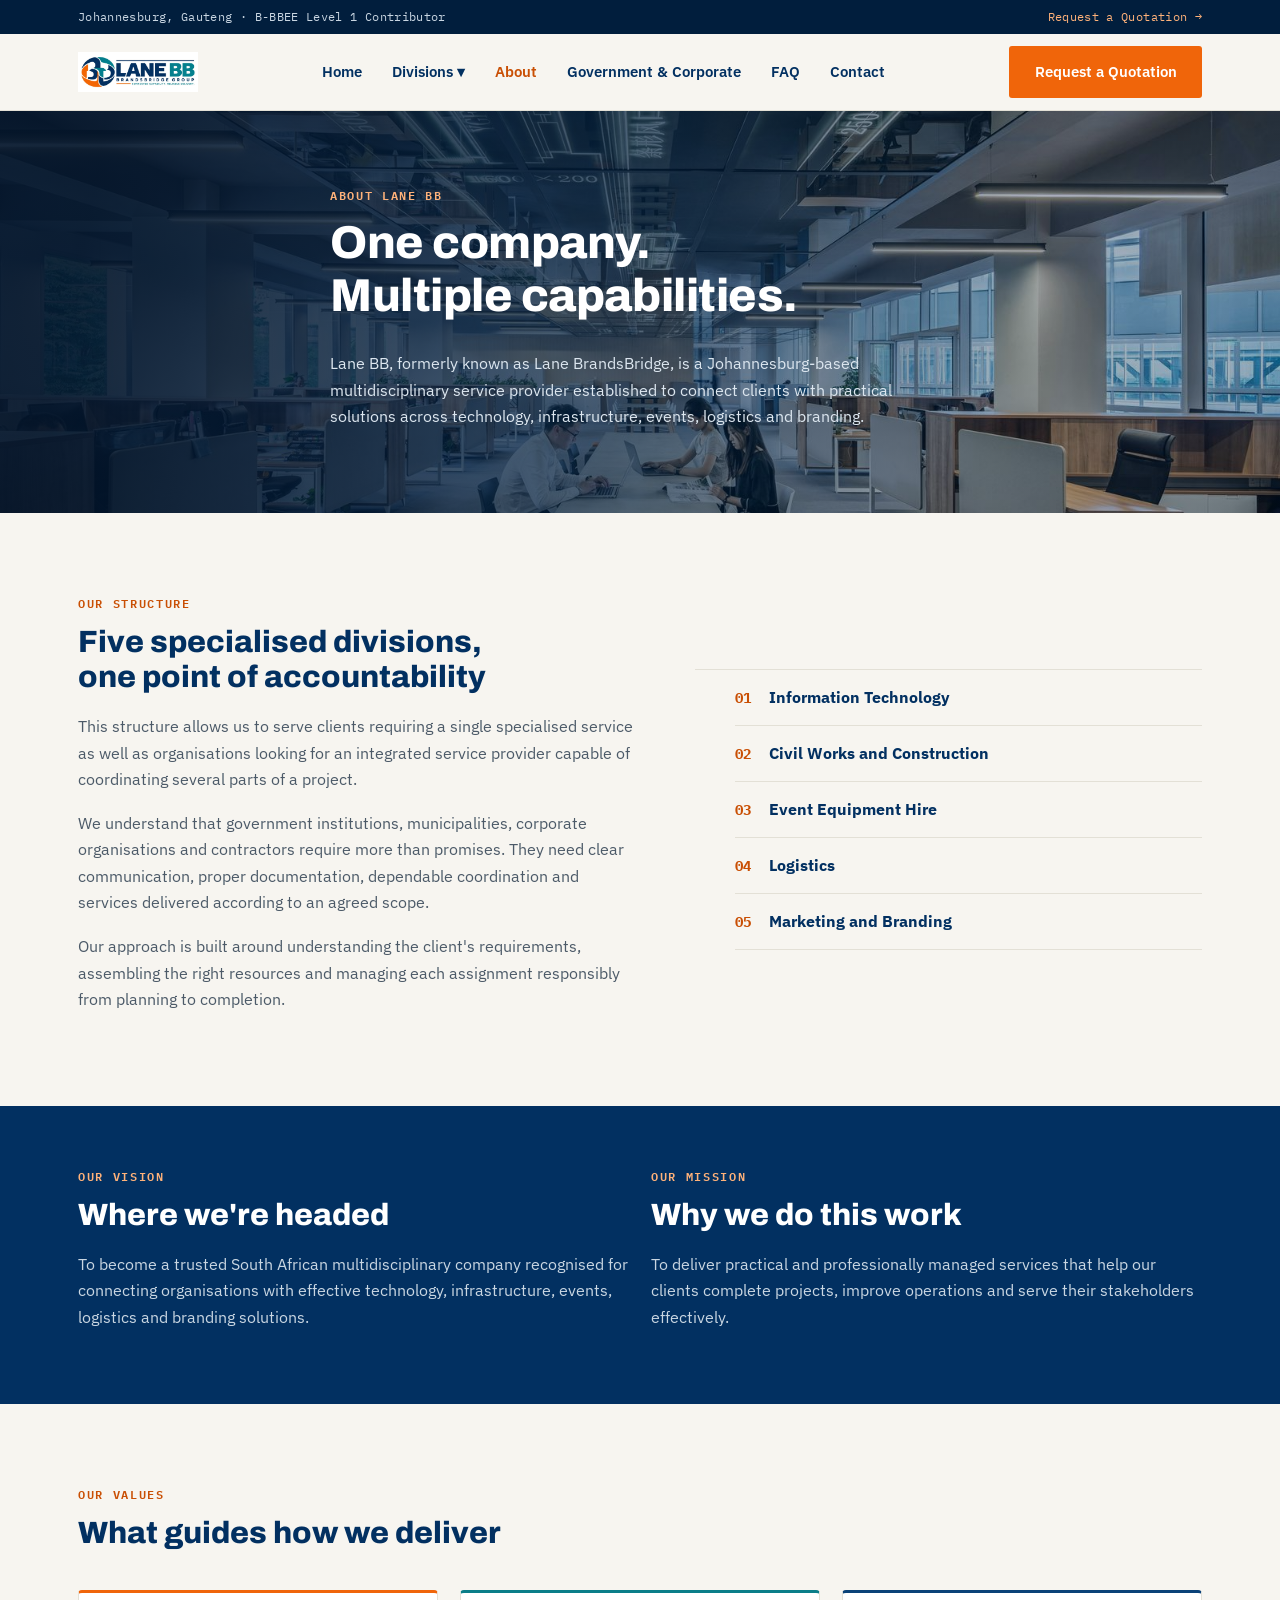
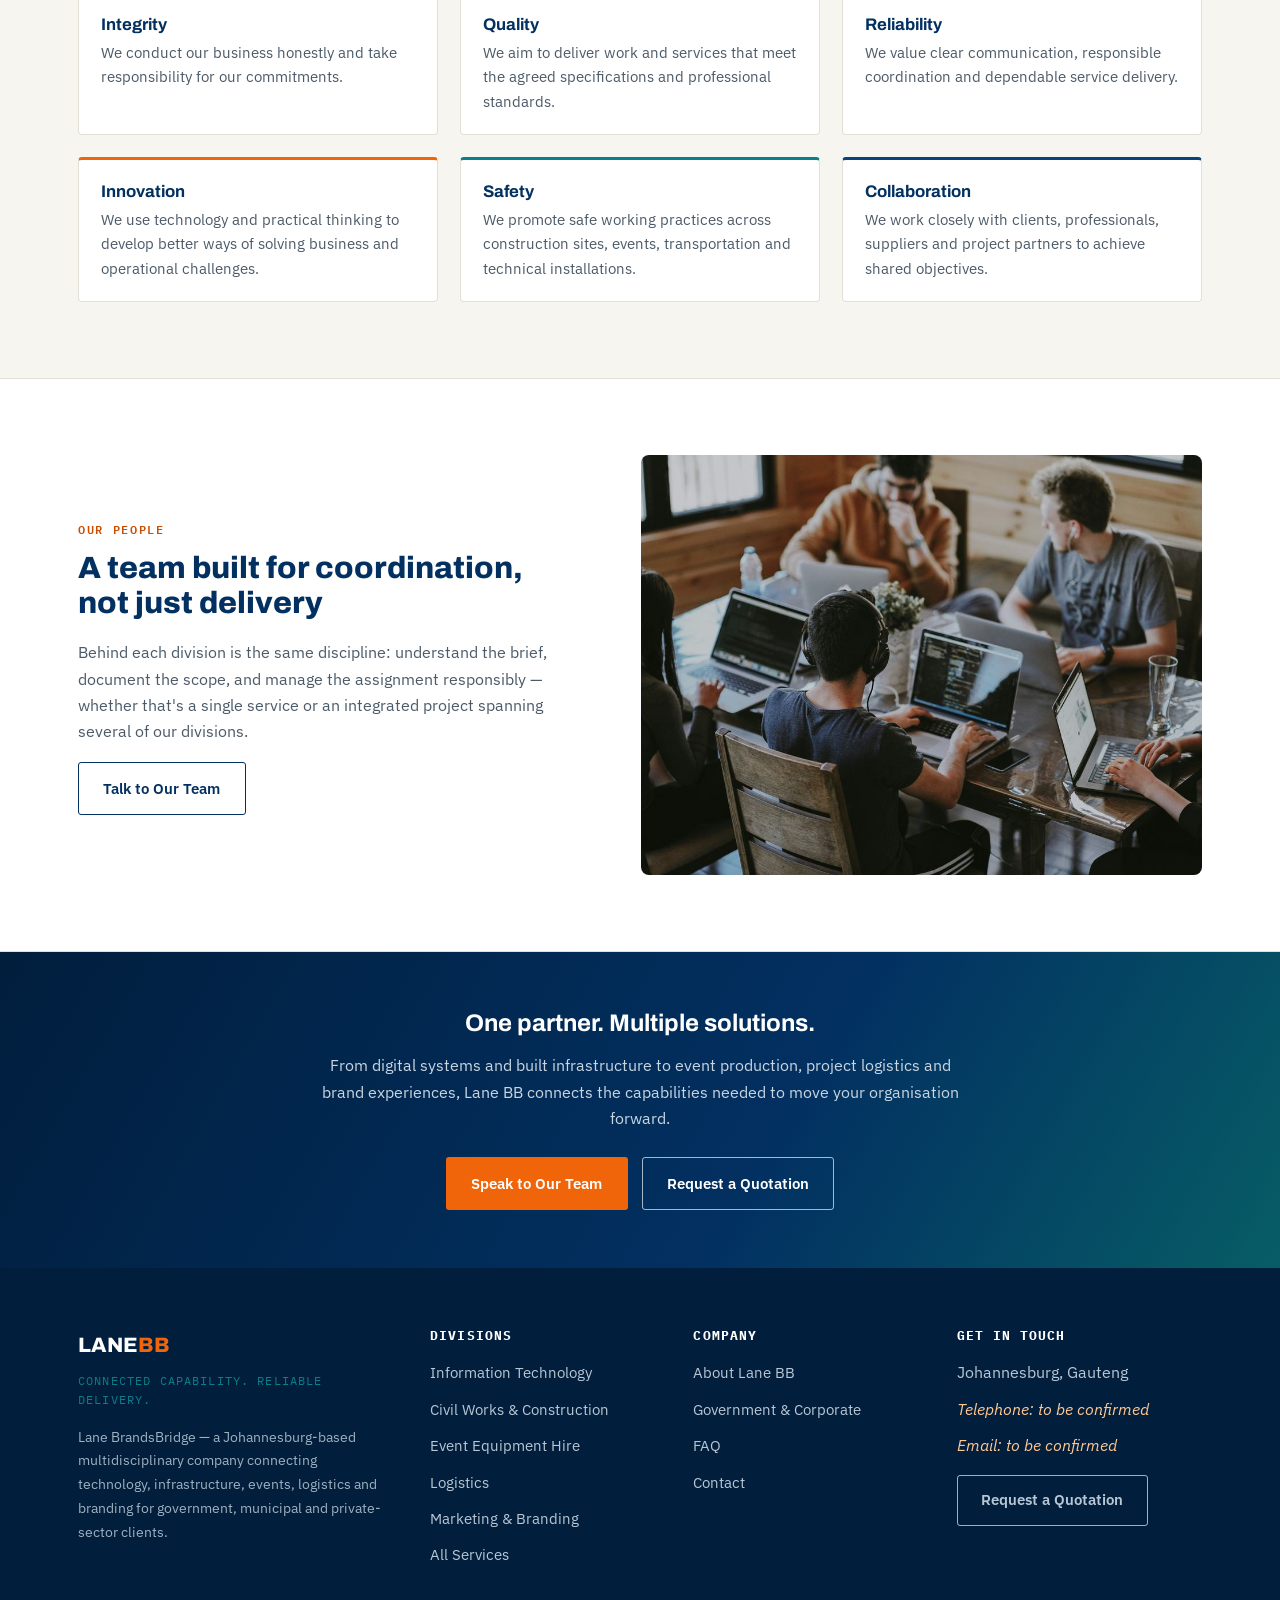
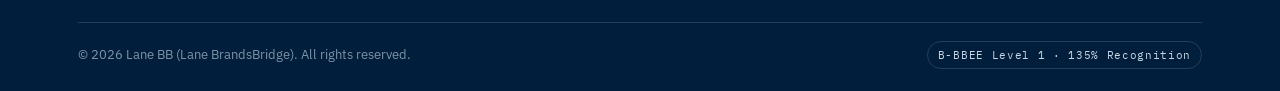
==== about/index.html @ 53b10b26 "Add files via upload" ====
<!doctype html>
<html lang="en">
<head>
<meta charset="UTF-8">
<meta name="viewport" content="width=device-width, initial-scale=1.0">
<title>About Lane BB — One Company, Multiple Capabilities</title>
<meta name="description" content="Lane BB (Lane BrandsBridge) is a Johannesburg-based multidisciplinary company operating through five divisions. Our vision, mission, values and approach to project delivery.">
<link rel="icon" href="../assets/img/favicon.png" type="image/png">
<link rel="preconnect" href="https://fonts.googleapis.com">
<link rel="stylesheet" href="https://fonts.googleapis.com/css2?family=Archivo:wght@700;800;900&family=IBM+Plex+Sans:wght@400;500;600;700&family=IBM+Plex+Mono:wght@500;600&display=swap">
<link rel="stylesheet" href="../assets/css/style.css">
</head>
<body>

<header class="site-header">
  <div class="topbar">
    <div class="container">
      <span>Johannesburg, Gauteng · B-BBEE Level 1 Contributor</span>
      <a href="../contact/">Request a Quotation →</a>
    </div>
  </div>
  <div class="nav-wrap">
    <a class="brand" href="../"><img src="../assets/img/logo.jpg" alt="Lane BB — Lane BrandsBridge Group"></a>
    <input type="checkbox" id="nav-toggle" class="nav-toggle">
    <nav class="main-nav">
      <ul>
        <li><a class="nav-link" href="../">Home</a></li>
        <li class="has-dropdown">
          <a class="nav-link" href="#">Divisions ▾</a>
          <div class="dropdown">
            <a href="../it/">Information Technology<small>Software, CRM, automation</small></a>
            <a href="../civil-works/">Civil Works &amp; Construction<small>Building, renovations, site works</small></a>
            <a href="../events/">Event Equipment Hire<small>Stage, sound, technical support</small></a>
            <a href="../logistics/">Logistics<small>Transport, delivery, coordination</small></a>
            <a href="../marketing-branding/">Marketing &amp; Branding<small>Brand, POS, signage, custom furniture</small></a>
            <div class="dropdown-divider"></div>
            <a href="../all-services/" class="dropdown-all">View All Services →</a>
          </div>
        </li>
        <li><a class="nav-link active" href="../about/">About</a></li>
        <li><a class="nav-link" href="../government/">Government &amp; Corporate</a></li>
        <li><a class="nav-link" href="../faq/">FAQ</a></li>
        <li><a class="nav-link" href="../contact/">Contact</a></li>
      </ul>
    </nav>
    <div class="nav-cta">
      <a class="btn btn-primary" href="../contact/">Request a Quotation</a>
      <label class="hamburger" for="nav-toggle"><span></span><span></span><span></span></label>
    </div>
  </div>
</header>

<section class="hero hero-band" style="background-image:url('../assets/img/about-hero.jpg');">
  <div class="container hero-inner">
    <span class="eyebrow on-dark">About Lane BB</span>
    <h1 class="display">One company. Multiple capabilities.</h1>
    <p>Lane BB, formerly known as Lane BrandsBridge, is a Johannesburg-based multidisciplinary service provider established to connect clients with practical solutions across technology, infrastructure, events, logistics and branding.</p>
  </div>
</section>

<section>
  <div class="container split">
    <div>
      <span class="eyebrow">Our Structure</span>
      <h2 class="section-title">Five specialised divisions, one point of accountability</h2>
      <p>This structure allows us to serve clients requiring a single specialised service as well as organisations looking for an integrated service provider capable of coordinating several parts of a project.</p>
      <p>We understand that government institutions, municipalities, corporate organisations and contractors require more than promises. They need clear communication, proper documentation, dependable coordination and services delivered according to an agreed scope.</p>
      <p>Our approach is built around understanding the client's requirements, assembling the right resources and managing each assignment responsibly from planning to completion.</p>
    </div>
    <div>
      <ol class="numbered-list">
        <li><span class="n">01</span> Information Technology</li>
        <li><span class="n">02</span> Civil Works and Construction</li>
        <li><span class="n">03</span> Event Equipment Hire</li>
        <li><span class="n">04</span> Logistics</li>
        <li><span class="n">05</span> Marketing and Branding</li>
      </ol>
    </div>
  </div>
</section>

<section class="section-navy tight">
  <div class="container grid-2">
    <div>
      <span class="eyebrow on-dark">Our Vision</span>
      <h2 class="section-title">Where we're headed</h2>
      <p>To become a trusted South African multidisciplinary company recognised for connecting organisations with effective technology, infrastructure, events, logistics and branding solutions.</p>
    </div>
    <div>
      <span class="eyebrow on-dark">Our Mission</span>
      <h2 class="section-title">Why we do this work</h2>
      <p>To deliver practical and professionally managed services that help our clients complete projects, improve operations and serve their stakeholders effectively.</p>
    </div>
  </div>
</section>

<section>
  <div class="container">
    <div class="section-head">
      <span class="eyebrow">Our Values</span>
      <h2 class="section-title">What guides how we deliver</h2>
    </div>
    <div class="grid-3">
      <div class="value-card" style="--accent:var(--orange)"><h3>Integrity</h3><p>We conduct our business honestly and take responsibility for our commitments.</p></div>
      <div class="value-card" style="--accent:var(--teal)"><h3>Quality</h3><p>We aim to deliver work and services that meet the agreed specifications and professional standards.</p></div>
      <div class="value-card" style="--accent:var(--navy-mid)"><h3>Reliability</h3><p>We value clear communication, responsible coordination and dependable service delivery.</p></div>
      <div class="value-card" style="--accent:var(--orange)"><h3>Innovation</h3><p>We use technology and practical thinking to develop better ways of solving business and operational challenges.</p></div>
      <div class="value-card" style="--accent:var(--teal)"><h3>Safety</h3><p>We promote safe working practices across construction sites, events, transportation and technical installations.</p></div>
      <div class="value-card" style="--accent:var(--navy-mid)"><h3>Collaboration</h3><p>We work closely with clients, professionals, suppliers and project partners to achieve shared objectives.</p></div>
    </div>
  </div>
</section>

<section class="section-alt">
  <div class="container">
    <div class="split reverse">
      <div class="split-media"><img src="../assets/img/about-secondary.jpg" alt="Lane BB team in discussion around a table"></div>
      <div>
        <span class="eyebrow">Our People</span>
        <h2 class="section-title">A team built for coordination, not just delivery</h2>
        <p>Behind each division is the same discipline: understand the brief, document the scope, and manage the assignment responsibly — whether that's a single service or an integrated project spanning several of our divisions.</p>
        <a class="btn btn-outline-dark" href="../contact/">Talk to Our Team</a>
      </div>
    </div>
  </div>
</section>

<section class="cta-band">
  <div class="container narrow center">
    <h2>One partner. Multiple solutions.</h2>
    <p>From digital systems and built infrastructure to event production, project logistics and brand experiences, Lane BB connects the capabilities needed to move your organisation forward.</p>
    <div class="btn-row">
      <a class="btn btn-primary" href="../contact/">Speak to Our Team</a>
      <a class="btn btn-outline-light" href="../contact/">Request a Quotation</a>
    </div>
  </div>
</section>

<footer class="site-footer">
  <div class="container">
    <div class="footer-grid">
      <div class="footer-brand">
        <div class="wordmark">LANE<span>BB</span></div>
        <div class="tagline">Connected Capability. Reliable Delivery.</div>
        <p>Lane BrandsBridge — a Johannesburg-based multidisciplinary company connecting technology, infrastructure, events, logistics and branding for government, municipal and private-sector clients.</p>
      </div>
      <div>
        <h4>Divisions</h4>
        <ul>
          <li><a href="../it/">Information Technology</a></li>
          <li><a href="../civil-works/">Civil Works &amp; Construction</a></li>
          <li><a href="../events/">Event Equipment Hire</a></li>
          <li><a href="../logistics/">Logistics</a></li>
          <li><a href="../marketing-branding/">Marketing &amp; Branding</a></li>
          <li><a href="../all-services/">All Services</a></li>
        </ul>
      </div>
      <div>
        <h4>Company</h4>
        <ul>
          <li><a href="../about/">About Lane BB</a></li>
          <li><a href="../government/">Government &amp; Corporate</a></li>
          <li><a href="../faq/">FAQ</a></li>
          <li><a href="../contact/">Contact</a></li>
        </ul>
      </div>
      <div>
        <h4>Get In Touch</h4>
        <ul>
          <li>Johannesburg, Gauteng</li>
          <li class="placeholder-note">Telephone: to be confirmed</li>
          <li class="placeholder-note">Email: to be confirmed</li>
        </ul>
        <a class="btn btn-outline-light" href="../contact/" style="margin-top:6px;">Request a Quotation</a>
      </div>
    </div>
    <div class="footer-bottom">
      <span>© <span data-year></span> Lane BB (Lane BrandsBridge). All rights reserved.</span>
      <span class="badge">B-BBEE Level 1 · 135% Recognition</span>
    </div>
  </div>
</footer>
<script src="../assets/js/main.js"></script>
</body>
</html>
---- assets/css/style.css ----
/* ========================================================
   Lane BB — Brand Stylesheet
   Palette sampled directly from the Lane BB logo mark.
   ======================================================== */

:root{
  --navy:        #023061;
  --navy-deep:   #011E3D;
  --navy-mid:    #0B4278;
  --teal:        #0B7E89;
  --teal-deep:   #075D66;
  --orange:      #F0650A;
  --orange-deep: #C94F04;
  --paper:       #F7F5F0;
  --panel:       #FFFFFF;
  --ink:         #16212C;
  --ink-soft:    #4C5A68;
  --steel:       #5B7286;
  --line:        #E3E0D6;
  --line-dark:   rgba(255,255,255,0.14);

  --font-display: 'Archivo', 'Helvetica Neue', Arial, sans-serif;
  --font-body: 'IBM Plex Sans', 'Segoe UI', Arial, sans-serif;
  --font-mono: 'IBM Plex Mono', ui-monospace, 'Courier New', monospace;

  --container: 1180px;
}

*, *::before, *::after{ box-sizing: border-box; }
html{ scroll-behavior: smooth; }
body{
  margin:0;
  background: var(--paper);
  color: var(--ink);
  font-family: var(--font-body);
  font-size: 16px;
  line-height: 1.65;
  -webkit-font-smoothing: antialiased;
}
img{ max-width:100%; display:block; }
a{ color: inherit; text-decoration: none; }
ul{ margin:0; padding:0; list-style:none; }
h1,h2,h3,h4{
  font-family: var(--font-display);
  color: var(--navy);
  line-height: 1.15;
  margin: 0 0 .6em;
  text-wrap: balance;
}
p{ margin: 0 0 1.1em; color: var(--ink-soft); max-width: 66ch; }
.container{ max-width: var(--container); margin: 0 auto; padding: 0 28px; }

/* ---------- type scale ---------- */
.eyebrow{
  display:inline-block;
  font-family: var(--font-mono);
  font-size: .74rem;
  font-weight: 600;
  letter-spacing: .14em;
  text-transform: uppercase;
  color: var(--orange-deep);
  margin-bottom: .9em;
}
.eyebrow.on-dark{ color: #FFB27A; }
h1.display{ font-size: clamp(2.1rem, 3.6vw, 3.25rem); font-weight: 800; letter-spacing: -0.01em; }
h2.section-title{ font-size: clamp(1.55rem, 2.4vw, 2.1rem); font-weight: 800; }
h3.card-title{ font-size: 1.2rem; font-weight: 700; }
.lede{ font-size: 1.08rem; max-width: 62ch; }

/* ---------- buttons ---------- */
.btn{
  display:inline-flex;
  align-items:center;
  gap:.5em;
  font-family: var(--font-body);
  font-weight:600;
  font-size: .95rem;
  padding: .85em 1.6em;
  border-radius: 3px;
  border: 1.5px solid transparent;
  cursor:pointer;
  transition: background .15s ease, color .15s ease, border-color .15s ease, transform .1s ease;
}
.btn:active{ transform: translateY(1px); }
.btn-primary{ background: var(--orange); color:#fff; }
.btn-primary:hover{ background: var(--orange-deep); }
.btn-outline-dark{ border-color: var(--navy); color: var(--navy); }
.btn-outline-dark:hover{ background: var(--navy); color:#fff; }
.btn-outline-light{ border-color: rgba(255,255,255,.65); color:#fff; }
.btn-outline-light:hover{ background:#fff; color: var(--navy); }
.btn-row{ display:flex; gap:14px; flex-wrap:wrap; }

/* ---------- header / nav ---------- */
.site-header{
  position: sticky; top:0; z-index:100;
  background: rgba(247,245,240,.98);
  border-bottom: 1px solid var(--line);
}
.topbar{
  background: var(--navy-deep);
  color: #C9D6E2;
  font-family: var(--font-mono);
  font-size: .74rem;
  letter-spacing: .03em;
}
.topbar .container{
  display:flex; justify-content:space-between; align-items:center;
  padding-top:7px; padding-bottom:7px;
}
.topbar a{ color:#FFB27A; }
.topbar a:hover{ color:#fff; }

.nav-wrap{
  display:flex; align-items:center; justify-content:space-between;
  padding: 12px 28px;
  max-width: var(--container); margin:0 auto;
  gap: 24px;
}
.brand img{ height: 40px; width:auto; }
.main-nav{ display:flex; align-items:center; gap: 6px; }
.main-nav > ul{ display:flex; align-items:center; gap: 2px; }
.main-nav a.nav-link{
  display:block;
  padding: 10px 14px;
  font-weight:600;
  font-size: .92rem;
  color: var(--navy);
  border-radius:3px;
}
.main-nav a.nav-link:hover{ background: rgba(2,48,97,.06); }
.main-nav a.nav-link.active{ color: var(--orange-deep); }

.has-dropdown{ position:relative; }
.dropdown{
  position:absolute; top: calc(100% + 6px); left:0;
  background: var(--panel);
  border:1px solid var(--line);
  border-radius: 6px;
  box-shadow: 0 14px 32px rgba(2,26,54,.12);
  min-width: 240px;
  padding: 8px;
  opacity:0; visibility:hidden; transform: translateY(6px);
  transition: opacity .15s ease, transform .15s ease, visibility .15s;
}
.has-dropdown:hover .dropdown,
.has-dropdown:focus-within .dropdown{ opacity:1; visibility:visible; transform:translateY(0); }
.dropdown a{
  display:flex; flex-direction:column; gap:2px;
  padding: 10px 12px; border-radius:4px; font-weight:600; color:var(--navy); font-size:.92rem;
}
.dropdown a small{ font-weight:400; color: var(--ink-soft); font-size:.78rem; font-family: var(--font-body); }
.dropdown a:hover{ background: var(--paper); }
.dropdown-divider{ height:1px; background:var(--line); margin:6px 8px; }
.dropdown a.dropdown-all{ color: var(--orange-deep); flex-direction:row; align-items:center; justify-content:space-between; }

.services-index-block{ margin-bottom:56px; }
.services-index-block:last-child{ margin-bottom:0; }
.services-index-head{ display:flex; justify-content:space-between; align-items:baseline; gap:16px; flex-wrap:wrap; margin-bottom:18px; }
.services-index-head h2{ font-size:1.35rem; }
.services-index-head a{ font-weight:700; font-size:.88rem; color: var(--orange-deep); white-space:nowrap; }
.view-all-services{ margin-top:28px; display:flex; justify-content:center; }

.nav-cta{ display:flex; align-items:center; gap:10px; }
.nav-toggle{ display:none; }
.hamburger{ display:none; }

@media (max-width: 940px){
  .main-nav{
    position: fixed; inset: 64px 0 0 0;
    background: var(--panel);
    flex-direction:column; align-items:stretch;
    padding: 10px 20px 30px;
    transform: translateX(100%);
    transition: transform .22s ease;
    overflow-y:auto;
  }
  .main-nav > ul{ flex-direction:column; align-items:stretch; gap:0; }
  .dropdown{ position:static; box-shadow:none; border:none; opacity:1; visibility:visible; transform:none; display:none; padding-left:14px; }
  .has-dropdown.open .dropdown{ display:flex; flex-direction:column; }
  .nav-toggle:checked ~ .main-nav{ transform: translateX(0); }
  .hamburger{
    display:flex; flex-direction:column; justify-content:center; gap:5px;
    width:32px; height:32px; cursor:pointer;
  }
  .hamburger span{ height:2px; background:var(--navy); border-radius:2px; }
  .nav-cta .btn{ display:none; }
}

/* ---------- hero ---------- */
.hero{
  position:relative;
  color:#fff;
  background-size: cover;
  background-position: center;
  isolation:isolate;
}
.hero::after{
  content:"";
  position:absolute; inset:0;
  background: linear-gradient(100deg, rgba(2,20,42,.92) 8%, rgba(2,32,64,.72) 45%, rgba(2,32,64,.34) 78%);
  z-index:-1;
}
.hero-inner{ padding: 92px 0 84px; max-width: 640px; }
.hero h1{ color:#fff; }
.hero p{ color: #DCE6EF; }
.hero-full{ min-height: 78vh; display:flex; align-items:center; }
.hero-band{ padding: 70px 0 66px; }
.hero-band .hero-inner{ padding: 0; max-width: 620px; }

.banner{
  background: linear-gradient(120deg, var(--navy-deep), var(--navy));
  color:#fff;
  padding: 60px 0 54px;
}
.banner h1{ color:#fff; }
.banner p{ color:#C9D6E2; }

/* ---------- generic sections ---------- */
section{ padding: 76px 0; }
section.tight{ padding: 56px 0; }
.section-head{ max-width: 720px; margin-bottom: 40px; }
.section-alt{ background: var(--panel); border-top:1px solid var(--line); border-bottom:1px solid var(--line); }
.section-navy{ background: var(--navy); color:#fff; }
.section-navy h2, .section-navy h3, .section-navy h4{ color:#fff; }
.section-navy p{ color:#C9D6E2; }

/* ---------- division / feature cards ---------- */
.grid-4{ display:grid; grid-template-columns:repeat(4,1fr); gap:22px; }
.grid-divisions{ display:grid; grid-template-columns:repeat(auto-fit,minmax(230px,1fr)); gap:22px; }
.grid-3{ display:grid; grid-template-columns:repeat(3,1fr); gap:22px; }
.grid-2{ display:grid; grid-template-columns:repeat(2,1fr); gap:22px; }
@media (max-width: 980px){ .grid-4{ grid-template-columns:repeat(2,1fr);} .grid-3{ grid-template-columns:repeat(2,1fr);} }
@media (max-width: 640px){ .grid-4, .grid-3, .grid-2{ grid-template-columns:1fr; } }

.division-card{
  background: var(--panel);
  border:1px solid var(--line);
  border-radius: 8px;
  overflow:hidden;
  display:flex; flex-direction:column;
  transition: transform .18s ease, box-shadow .18s ease, border-color .18s ease;
}
.division-card:hover{ transform: translateY(-4px); box-shadow: 0 18px 34px rgba(2,26,54,.1); border-color:#d8d3c4; }
.division-card .thumb{ height:150px; overflow:hidden; }
.division-card .thumb img{ width:100%; height:100%; object-fit:cover; }
.division-card .body{ padding: 20px 22px 24px; display:flex; flex-direction:column; gap:10px; flex:1; }
.division-card .tag{ font-family: var(--font-mono); font-size:.68rem; letter-spacing:.1em; text-transform:uppercase; color: var(--teal-deep); }
.division-card p{ font-size:.93rem; margin-bottom:4px; }
.division-card .go{ margin-top:auto; font-weight:700; font-size:.88rem; color: var(--orange-deep); display:flex; align-items:center; gap:6px; }

/* ---------- service list (not cards — a spaced list with rule + accent mark) ---------- */
.service-grid{
  display:grid; grid-template-columns:repeat(2, 1fr); gap: 0 40px;
  border-top:1px solid var(--line);
}
@media (max-width:700px){ .service-grid{ grid-template-columns:1fr; } }
.service-item{
  display:flex; gap:14px; align-items:flex-start;
  padding: 16px 0;
  border-bottom:1px solid var(--line);
}
.service-item .mark{
  flex:none; width:9px; height:9px; margin-top:8px; border-radius:2px; background: var(--orange);
}
.service-item span{ font-weight:600; color: var(--navy); font-size:.99rem; }

/* ---------- values grid ---------- */
.value-card{
  padding: 22px 22px 20px;
  background: var(--panel);
  border:1px solid var(--line);
  border-top:3px solid var(--accent, var(--orange));
  border-radius:4px;
}
.value-card h3{ font-size:1.05rem; margin-bottom:.4em; }
.value-card p{ font-size:.92rem; margin:0; }

/* ---------- numbered list (real sequence: 4 divisions) ---------- */
.numbered-list{ display:flex; flex-direction:column; gap:0; border-top:1px solid var(--line); }
.numbered-list li{
  display:flex; gap:18px; align-items:baseline;
  padding: 14px 0; border-bottom:1px solid var(--line);
  font-weight:700; color:var(--navy); font-size:1.02rem;
}
.numbered-list li .n{ font-family: var(--font-mono); color: var(--orange-deep); font-size:.85rem; }

/* ---------- stat / why-us tiles ---------- */
.why-grid{ display:grid; grid-template-columns:repeat(3,1fr); gap: 26px 30px; }
@media (max-width:900px){ .why-grid{ grid-template-columns:repeat(2,1fr);} }
@media (max-width:600px){ .why-grid{ grid-template-columns:1fr;} }
.why-item h3{ font-size:1.05rem; margin-bottom:.35em; }
.why-item p{ font-size:.92rem; margin:0; }
.why-item .mark{
  width:30px; height:3px; background:var(--teal); border-radius:2px; margin-bottom:14px;
}

/* ---------- two column split ---------- */
.split{
  display:grid; grid-template-columns: 1.05fr .95fr; gap: 56px; align-items:center;
}
.split.reverse{ grid-template-columns: .95fr 1.05fr; }
.split.reverse .split-media{ order:2; }
@media (max-width:900px){
  .split, .split.reverse{ grid-template-columns:1fr; }
  .split.reverse .split-media{ order:0; }
}
.split-media img{ border-radius: 8px; width:100%; height:100%; object-fit:cover; aspect-ratio: 4/3; }

/* ---------- CTA band ---------- */
.cta-band{
  background: linear-gradient(120deg, var(--navy-deep), var(--navy) 60%, var(--teal-deep));
  color:#fff; padding: 58px 0; text-align:center;
}
.cta-band h2{ color:#fff; }
.cta-band p{ color:#C9D6E2; margin: 0 auto 26px; }
.cta-band .btn-row{ justify-content:center; }

/* ---------- checklist ---------- */
.checklist{ display:flex; flex-direction:column; gap:10px; }
.checklist li{ display:flex; gap:10px; align-items:flex-start; font-size:.94rem; color: var(--ink-soft); }
.checklist li::before{ content:"✓"; color: var(--teal-deep); font-weight:700; flex:none; }

/* ---------- definition panel (supplier info) ---------- */
.deflist{ display:flex; flex-direction:column; }
.deflist .row{ display:grid; grid-template-columns: 200px 1fr; gap:14px; padding: 12px 0; border-bottom:1px solid var(--line); }
.deflist .row dt{ font-weight:700; color:var(--navy); font-size:.92rem; }
.deflist .row dd{ margin:0; color:var(--ink-soft); font-size:.94rem; }
@media (max-width:640px){ .deflist .row{ grid-template-columns:1fr; gap:2px; } }

/* ---------- FAQ accordion (native details/summary) ---------- */
.faq-list{ border-top:1px solid var(--line); }
.faq-item{ border-bottom:1px solid var(--line); }
.faq-item summary{
  cursor:pointer; list-style:none; padding: 18px 4px;
  display:flex; justify-content:space-between; align-items:center; gap:16px;
  font-weight:700; color: var(--navy); font-size:1.02rem;
}
.faq-item summary::-webkit-details-marker{ display:none; }
.faq-item summary::after{ content:"+"; font-family: var(--font-mono); color: var(--orange); font-size:1.3rem; flex:none; transition: transform .15s ease; }
.faq-item[open] summary::after{ transform: rotate(45deg); }
.faq-item .a{ padding: 0 4px 20px; }
.faq-item .a p{ margin:0; font-size:.96rem; }

/* ---------- forms ---------- */
.form-panel{ background: var(--panel); border:1px solid var(--line); border-radius:10px; padding: 32px; }
.form-grid{ display:grid; grid-template-columns:1fr 1fr; gap: 18px 20px; }
@media (max-width:700px){ .form-grid{ grid-template-columns:1fr; } }
.field{ display:flex; flex-direction:column; gap:6px; }
.field.full{ grid-column: 1 / -1; }
.field label{ font-size:.84rem; font-weight:700; color: var(--navy); }
.field .hint{ font-size:.78rem; color: var(--steel); font-weight:400; }
.field input[type=text], .field input[type=email], .field input[type=tel], .field input[type=date], .field select, .field textarea, .field input[type=file]{
  font-family: var(--font-body); font-size:.95rem; color:var(--ink);
  padding: .8em .9em; border:1.5px solid var(--line); border-radius:6px; background:#fff;
}
.field textarea{ resize:vertical; min-height:120px; }
.field input:focus, .field select:focus, .field textarea:focus{ outline:2px solid var(--teal); outline-offset:1px; border-color: var(--teal); }
.radio-row{ display:flex; gap:18px; flex-wrap:wrap; }
.radio-row label{ display:flex; align-items:center; gap:7px; font-weight:500; font-size:.92rem; color: var(--ink-soft); }

.sidebar-card{ background: var(--navy); color:#fff; border-radius:10px; padding: 30px 28px; }
.sidebar-card h3{ color:#fff; font-size:1.1rem; }
.sidebar-card .checklist li{ color:#C9D6E2; }
.sidebar-card .checklist li::before{ color:#7FD8DD; }
.sidebar-card .contact-line{ margin-top:22px; padding-top:20px; border-top:1px solid var(--line-dark); font-size:.92rem; color:#C9D6E2; }
.sidebar-card .contact-line strong{ display:block; color:#fff; font-size:.78rem; letter-spacing:.06em; text-transform:uppercase; font-family:var(--font-mono); margin-bottom:3px; }
.placeholder-note{ color:#FFC792; font-style:italic; }

/* ---------- footer ---------- */
.site-footer{ background: var(--navy-deep); color:#B9C7D4; padding: 60px 0 0; }
.footer-grid{ display:grid; grid-template-columns: 1.4fr 1fr 1fr 1.1fr; gap: 40px; padding-bottom: 44px; }
@media (max-width:900px){ .footer-grid{ grid-template-columns:1fr 1fr; } }
@media (max-width:560px){ .footer-grid{ grid-template-columns:1fr; } }
.footer-brand .wordmark{ font-family: var(--font-display); font-weight:800; font-size:1.3rem; color:#fff; }
.footer-brand .wordmark span{ color: var(--orange); }
.footer-brand .tagline{ font-family: var(--font-mono); font-size:.72rem; letter-spacing:.1em; text-transform:uppercase; color: var(--teal); margin: 8px 0 16px; }
.footer-brand p{ color:#9FB1C0; font-size:.9rem; }
.site-footer h4{ color:#fff; font-size:.82rem; letter-spacing:.08em; text-transform:uppercase; font-family:var(--font-mono); margin-bottom:16px; }
.site-footer ul li{ margin-bottom:10px; }
.site-footer a{ color:#B9C7D4; font-size:.92rem; }
.site-footer a:hover{ color:#fff; }
.footer-bottom{
  border-top:1px solid var(--line-dark);
  padding: 18px 0 22px;
  display:flex; justify-content:space-between; align-items:center; flex-wrap:wrap; gap:10px;
  font-size:.8rem; color:#7E93A5;
}
.badge{
  font-family: var(--font-mono); font-size:.7rem; letter-spacing:.06em;
  border:1px solid var(--line-dark); color:#C9D6E2; padding:4px 10px; border-radius:100px;
}

/* ---------- misc ---------- */
.center{ text-align:center; margin-left:auto; margin-right:auto; }
.mt-0{ margin-top:0; }
.narrow{ max-width: 760px; }
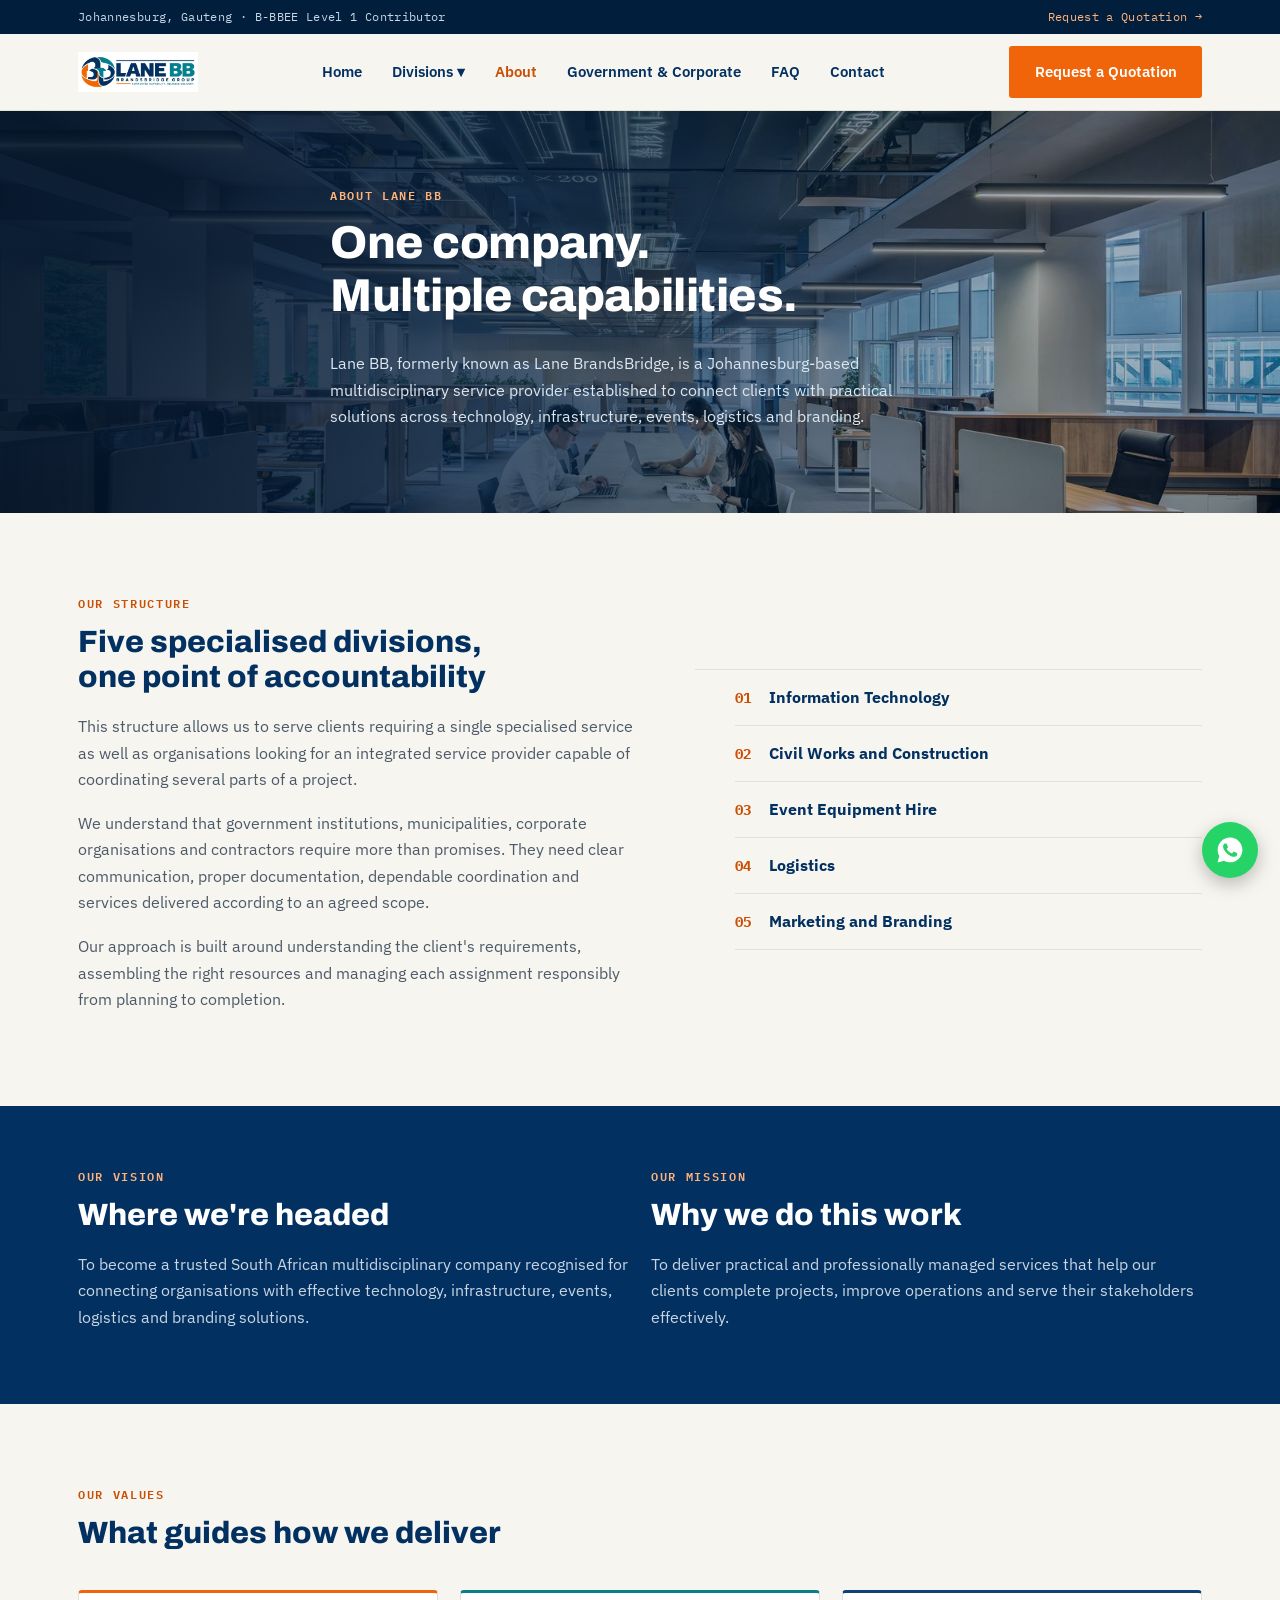
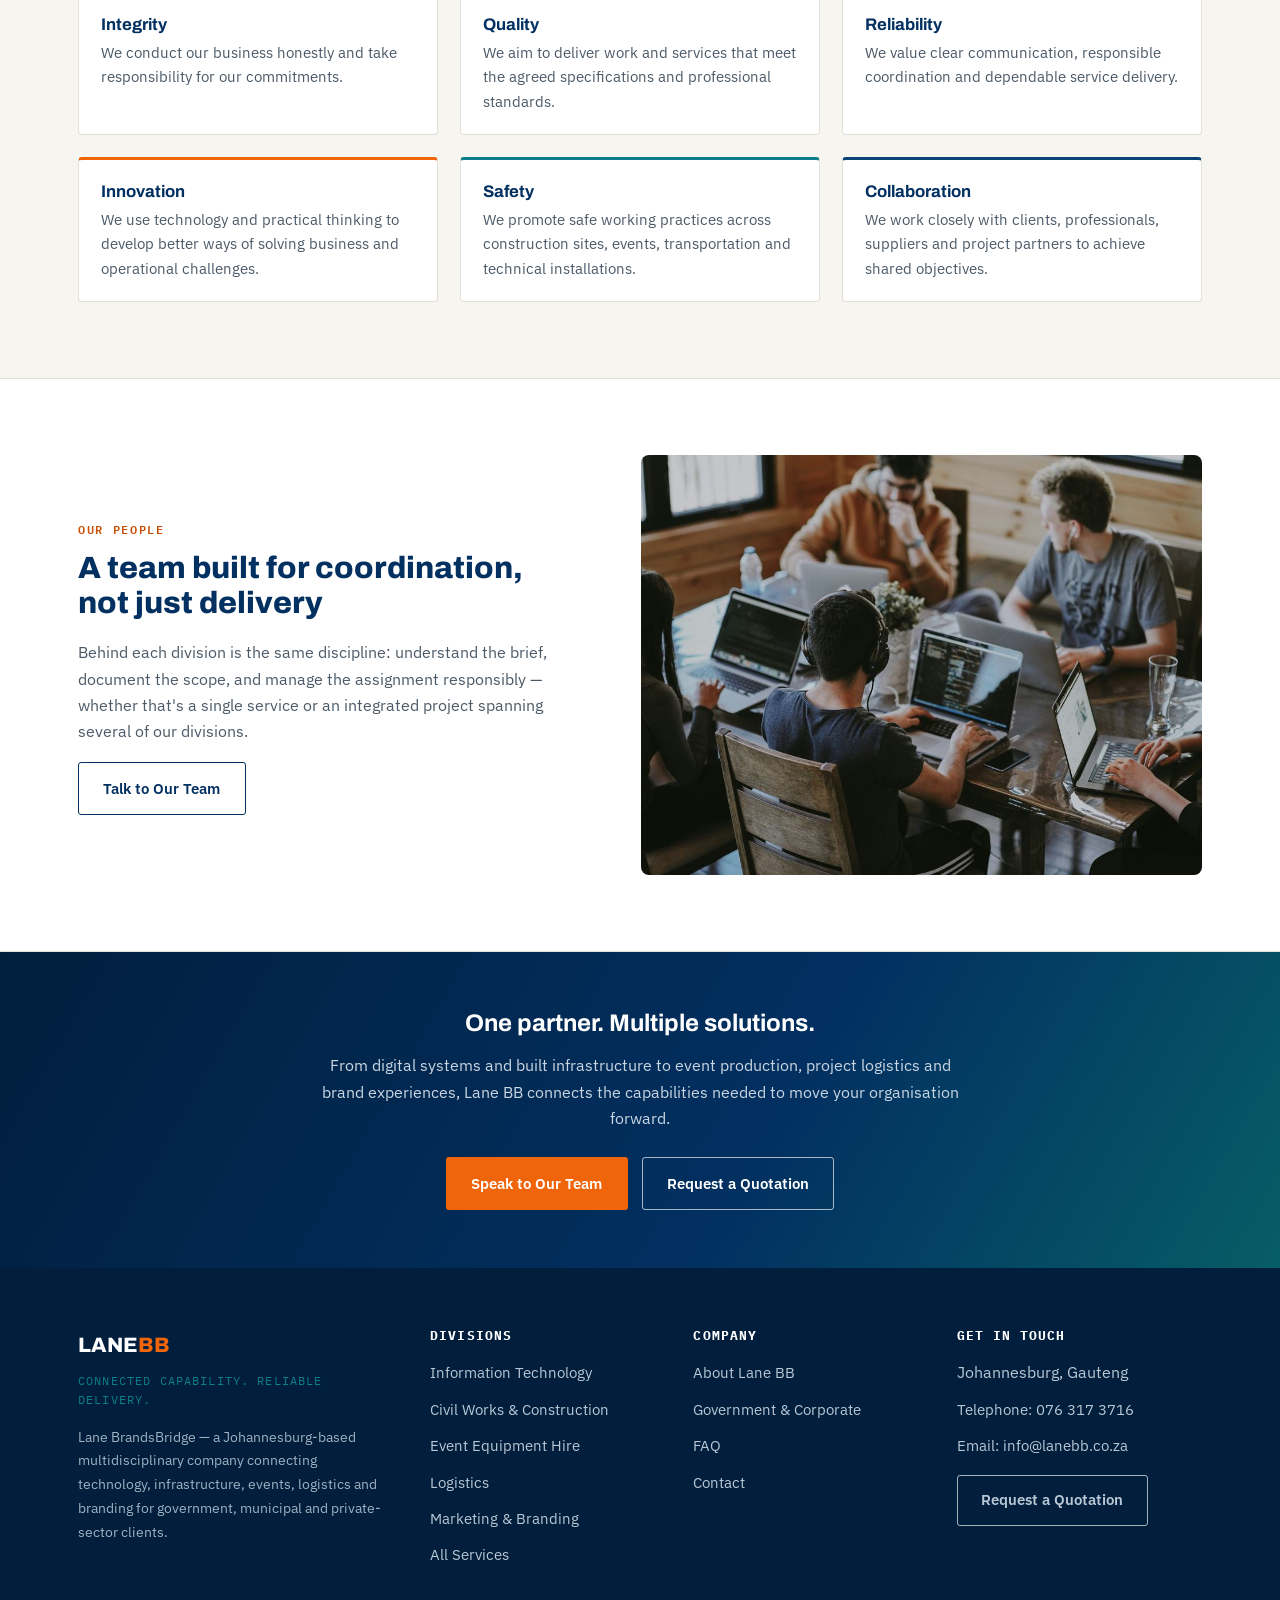
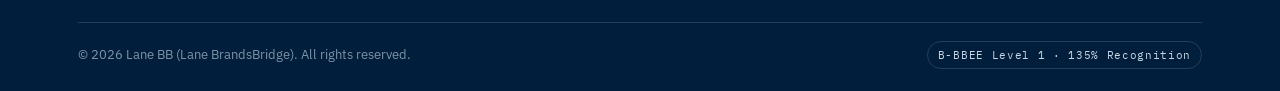
==== commit 956a0bfe: "Add files via upload" ====
--- a/about/index.html
+++ b/about/index.html
@@ -168,8 +168,8 @@
         <h4>Get In Touch</h4>
         <ul>
           <li>Johannesburg, Gauteng</li>
-          <li class="placeholder-note">Telephone: to be confirmed</li>
-          <li class="placeholder-note">Email: to be confirmed</li>
+          <li><a href="tel:+27763173716" style="color:inherit;">Telephone: 076 317 3716</a></li>
+          <li><a href="mailto:info@lanebb.co.za" style="color:inherit;">Email: info@lanebb.co.za</a></li>
         </ul>
         <a class="btn btn-outline-light" href="../contact/" style="margin-top:6px;">Request a Quotation</a>
       </div>
@@ -181,5 +181,8 @@
   </div>
 </footer>
 <script src="../assets/js/main.js"></script>
+<a class="whatsapp-float" href="https://wa.me/27763173716?text=Hi%2C%20I%27d%20like%20a%20quotation%20from%20Lane%20BB" target="_blank" rel="noopener" aria-label="Chat with Lane BB on WhatsApp">
+  <svg viewBox="0 0 24 24" fill="#fff"><path d="M12.04 2C6.58 2 2.13 6.45 2.13 11.91c0 1.75.46 3.46 1.32 4.96L2.05 22l5.25-1.38c1.44.79 3.06 1.2 4.72 1.2h.01c5.46 0 9.91-4.45 9.91-9.91S17.5 2 12.04 2zm5.79 14.02c-.24.68-1.4 1.32-1.93 1.4-.49.08-1.11.11-1.79-.11-.41-.13-.94-.31-1.62-.6-2.85-1.23-4.71-4.11-4.85-4.3-.14-.19-1.16-1.55-1.16-2.96s.73-2.1.99-2.39c.26-.28.57-.35.76-.35.19 0 .38 0 .55.01.18.01.41-.07.64.49.24.57.81 1.98.88 2.12.07.14.12.31.02.5-.09.19-.14.31-.28.48-.14.17-.29.37-.42.5-.14.14-.28.29-.12.57.16.28.71 1.17 1.53 1.9 1.05.94 1.94 1.23 2.22 1.37.28.14.44.12.61-.07.16-.19.7-.81.88-1.09.19-.28.37-.23.62-.14.26.09 1.63.77 1.91.91.28.14.47.21.53.33.07.12.07.68-.17 1.36z"/></svg>
+</a>
 </body>
 </html>
--- a/assets/css/style.css
+++ b/assets/css/style.css
@@ -394,3 +394,28 @@
 .center{ text-align:center; margin-left:auto; margin-right:auto; }
 .mt-0{ margin-top:0; }
 .narrow{ max-width: 760px; }
+
+/* ---------- WhatsApp floating button ---------- */
+.whatsapp-float{
+  position: fixed;
+  right: 22px;
+  bottom: 22px;
+  z-index: 999;
+  width: 56px;
+  height: 56px;
+  border-radius: 50%;
+  background: #25D366;
+  display: flex;
+  align-items: center;
+  justify-content: center;
+  box-shadow: 0 6px 18px rgba(0,0,0,.25);
+  transition: transform .15s ease, box-shadow .15s ease;
+}
+.whatsapp-float:hover{
+  transform: translateY(-2px);
+  box-shadow: 0 10px 22px rgba(0,0,0,.3);
+}
+.whatsapp-float svg{ width: 30px; height: 30px; display:block; }
+.contact-line .whatsapp-link{
+  display:inline-flex; align-items:center; font-weight:600; color:#128C7E;
+}
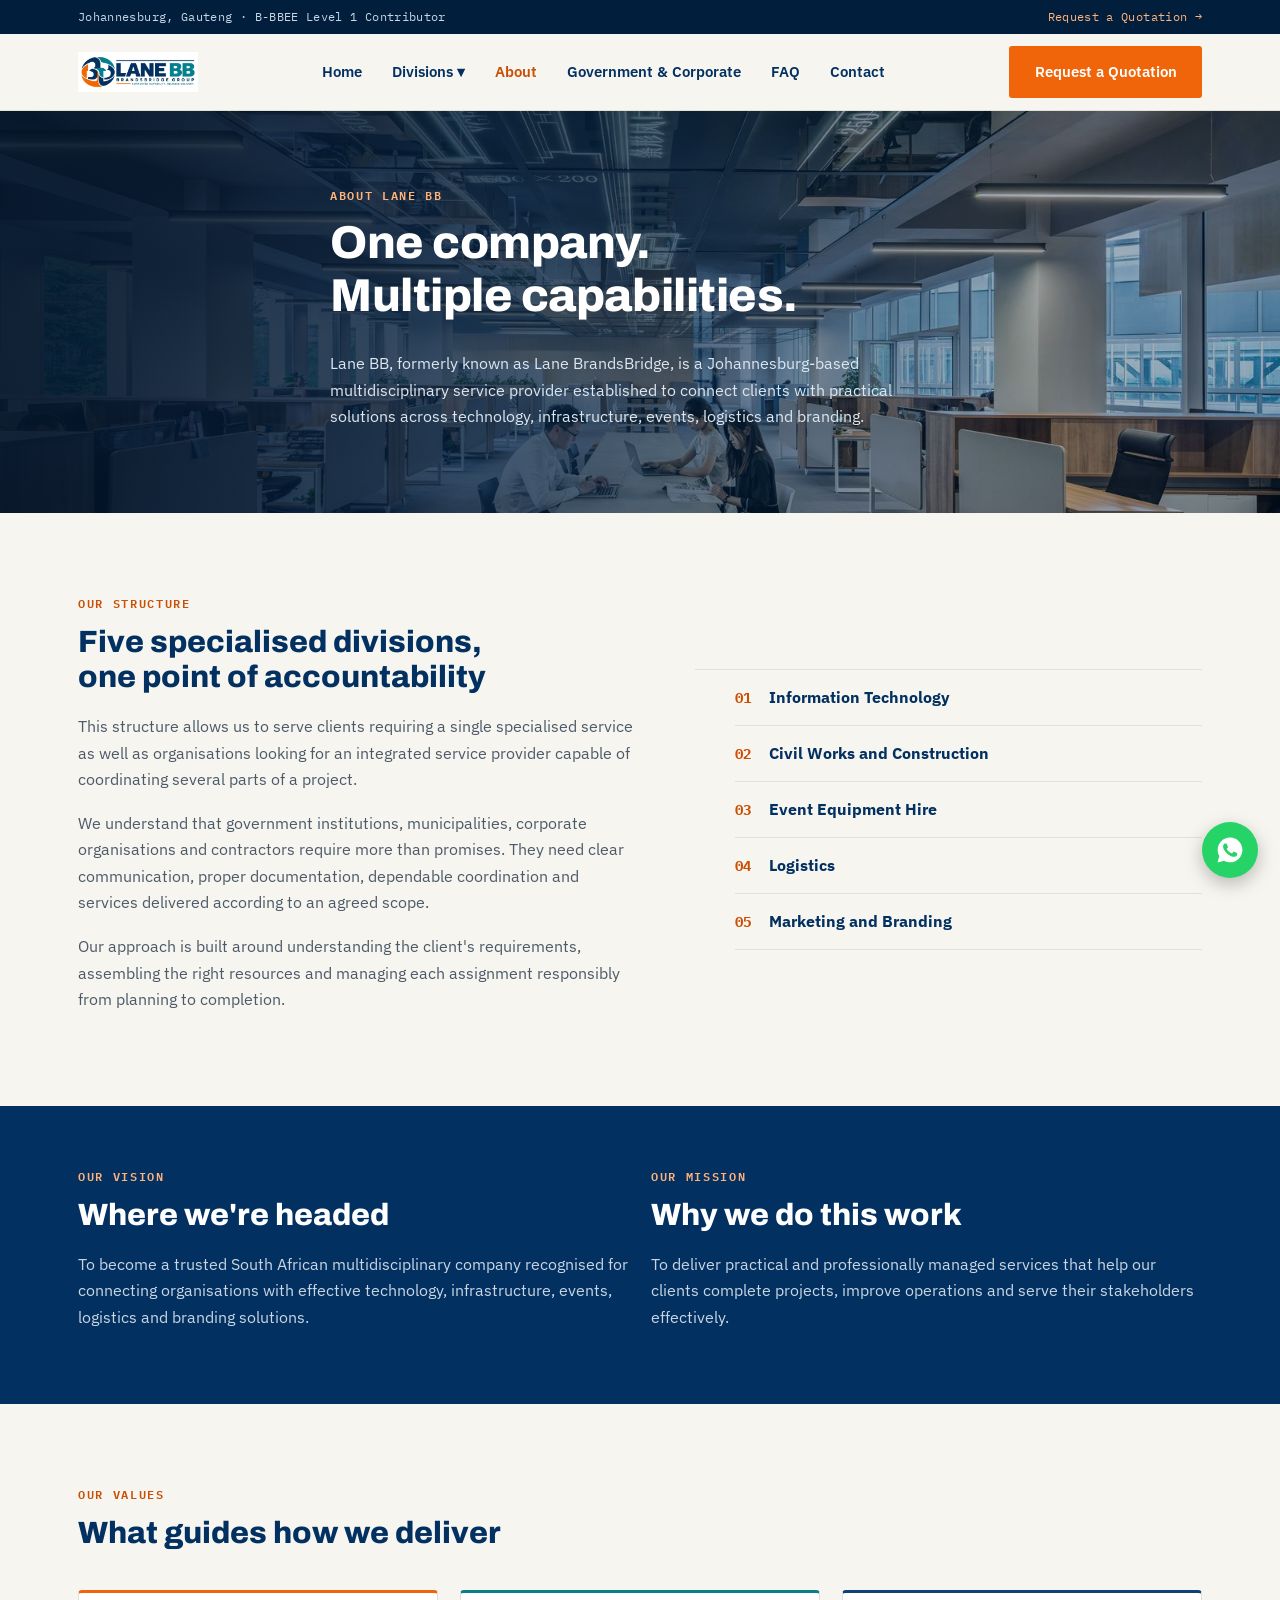
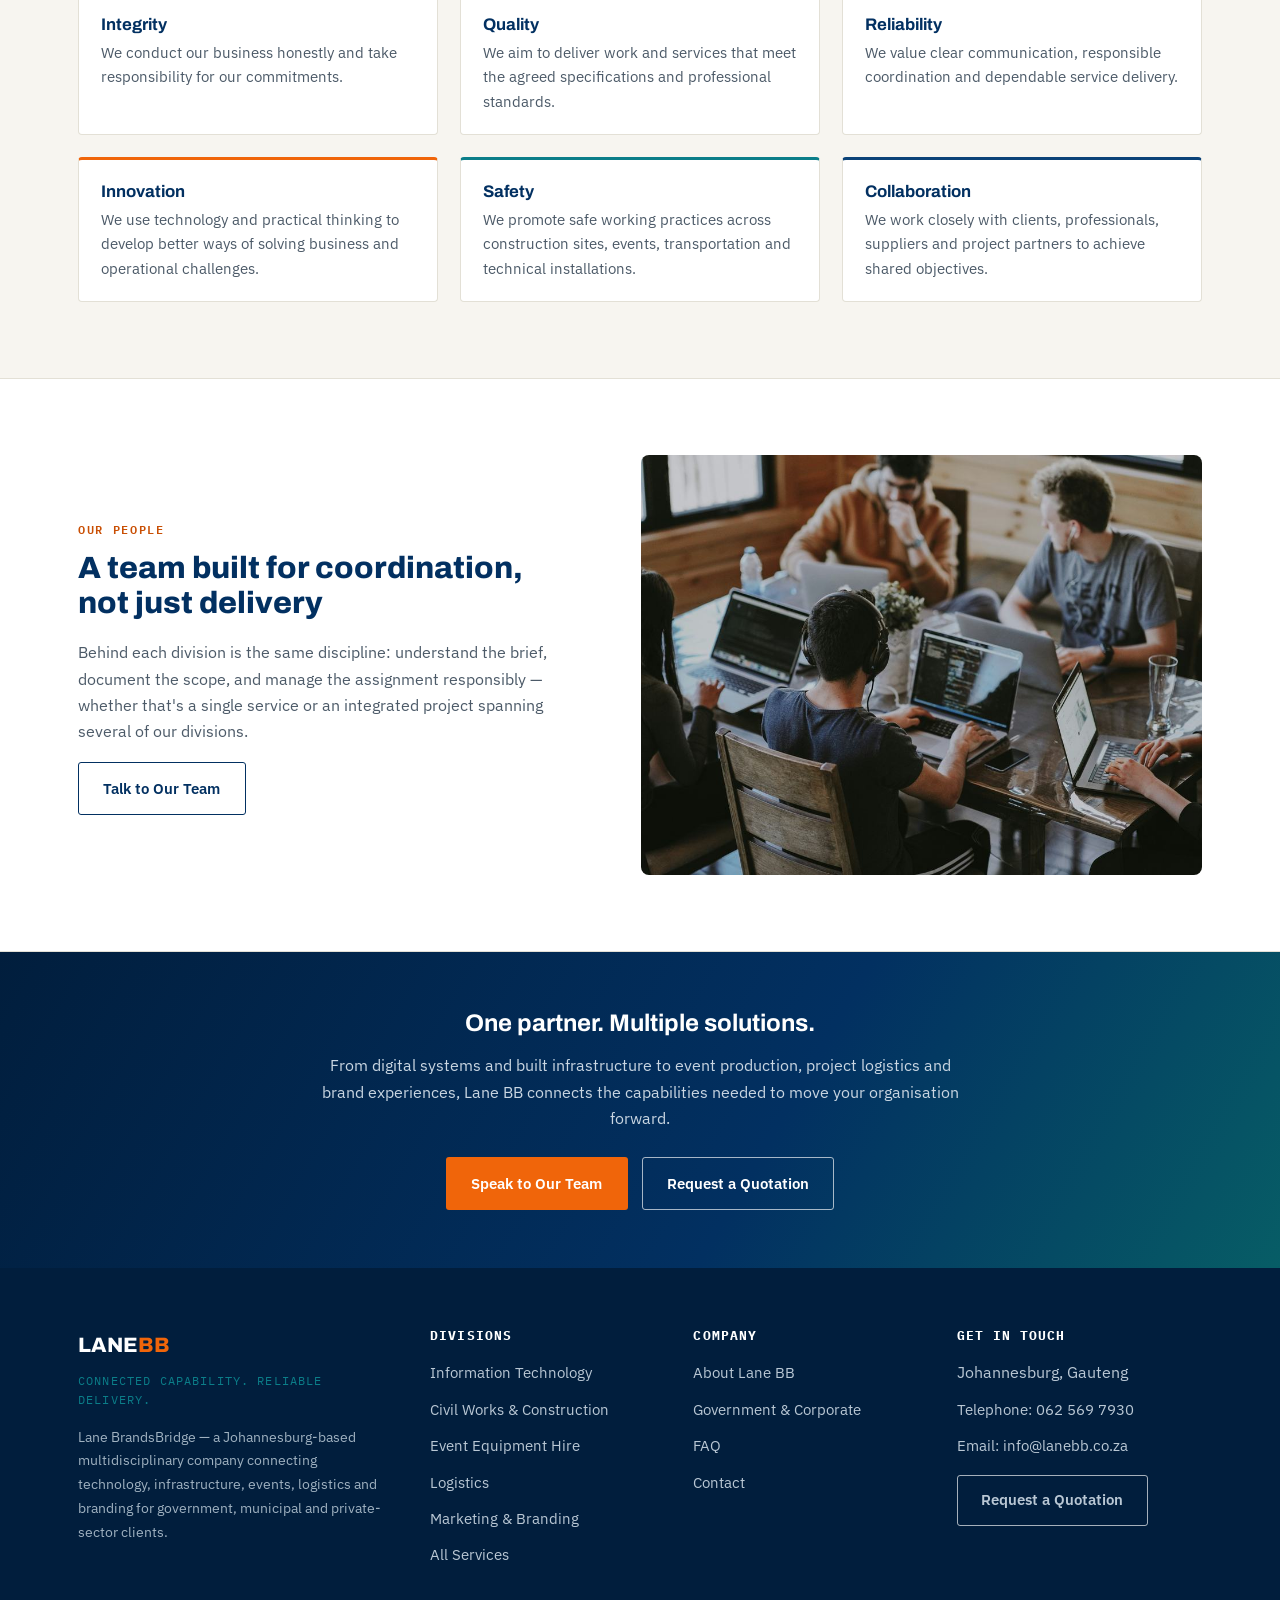
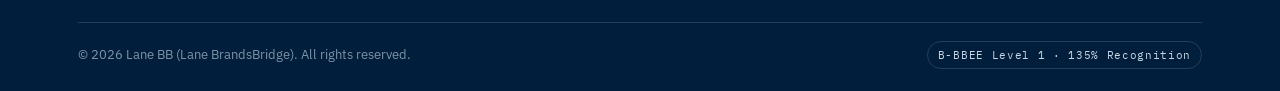
==== commit 87f35ff5: "Add files via upload" ====
--- a/about/index.html
+++ b/about/index.html
@@ -168,7 +168,7 @@
         <h4>Get In Touch</h4>
         <ul>
           <li>Johannesburg, Gauteng</li>
-          <li><a href="tel:+27763173716" style="color:inherit;">Telephone: 076 317 3716</a></li>
+          <li><a href="tel:+27625697930" style="color:inherit;">Telephone: 062 569 7930</a></li>
           <li><a href="mailto:info@lanebb.co.za" style="color:inherit;">Email: info@lanebb.co.za</a></li>
         </ul>
         <a class="btn btn-outline-light" href="../contact/" style="margin-top:6px;">Request a Quotation</a>
@@ -181,7 +181,7 @@
   </div>
 </footer>
 <script src="../assets/js/main.js"></script>
-<a class="whatsapp-float" href="https://wa.me/27763173716?text=Hi%2C%20I%27d%20like%20a%20quotation%20from%20Lane%20BB" target="_blank" rel="noopener" aria-label="Chat with Lane BB on WhatsApp">
+<a class="whatsapp-float" href="https://wa.me/27625697930?text=Hi%2C%20I%27d%20like%20a%20quotation%20from%20Lane%20BB" target="_blank" rel="noopener" aria-label="Chat with Lane BB on WhatsApp">
   <svg viewBox="0 0 24 24" fill="#fff"><path d="M12.04 2C6.58 2 2.13 6.45 2.13 11.91c0 1.75.46 3.46 1.32 4.96L2.05 22l5.25-1.38c1.44.79 3.06 1.2 4.72 1.2h.01c5.46 0 9.91-4.45 9.91-9.91S17.5 2 12.04 2zm5.79 14.02c-.24.68-1.4 1.32-1.93 1.4-.49.08-1.11.11-1.79-.11-.41-.13-.94-.31-1.62-.6-2.85-1.23-4.71-4.11-4.85-4.3-.14-.19-1.16-1.55-1.16-2.96s.73-2.1.99-2.39c.26-.28.57-.35.76-.35.19 0 .38 0 .55.01.18.01.41-.07.64.49.24.57.81 1.98.88 2.12.07.14.12.31.02.5-.09.19-.14.31-.28.48-.14.17-.29.37-.42.5-.14.14-.28.29-.12.57.16.28.71 1.17 1.53 1.9 1.05.94 1.94 1.23 2.22 1.37.28.14.44.12.61-.07.16-.19.7-.81.88-1.09.19-.28.37-.23.62-.14.26.09 1.63.77 1.91.91.28.14.47.21.53.33.07.12.07.68-.17 1.36z"/></svg>
 </a>
 </body>
